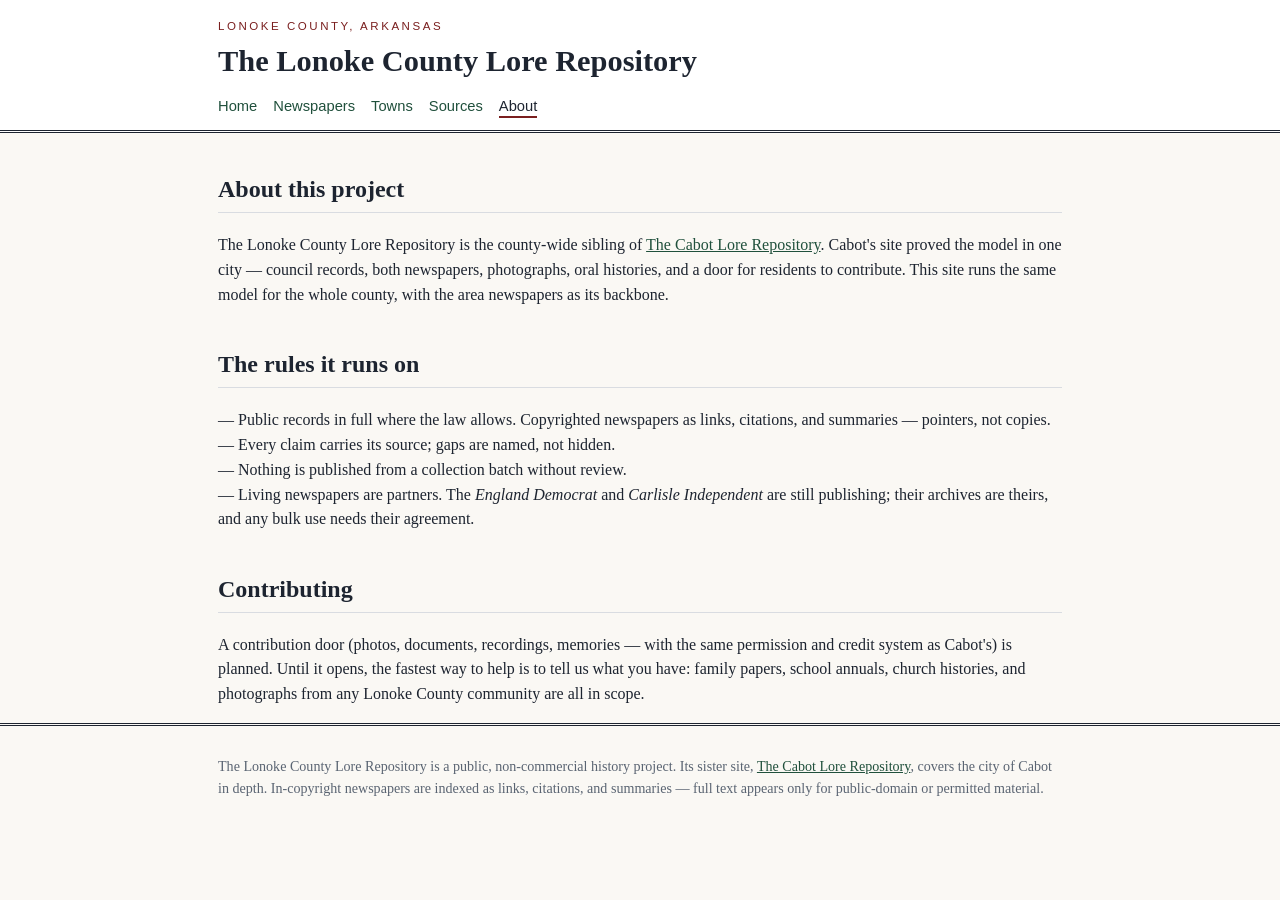
==== about.html @ 7731917a "Launch The Lonoke County Lore Repository starter site (Home, Newspapers, Towns, Sources, About)" ====
<!DOCTYPE html>
<html lang="en">
<head>
<meta charset="utf-8">
<meta name="viewport" content="width=device-width, initial-scale=1">
<title>About · The Lonoke County Lore Repository</title>
<meta name="description" content="About The Lonoke County Lore Repository — the county-wide sibling of The Cabot Lore Repository, its rules, and how to contribute.">
<link rel="stylesheet" href="assets/style.css">
</head>
<body>
<header><div class="wrap">
<p class="kicker">Lonoke County, Arkansas</p>
<h1><a href="index.html">The Lonoke County Lore Repository</a></h1>
<nav><a href="index.html">Home</a><a href="newspapers.html">Newspapers</a><a href="towns.html">Towns</a><a href="sources.html">Sources</a><a href="about.html" class="on">About</a></nav>
</div></header>
<main class="wrap">

<h2>About this project</h2>
<p>The Lonoke County Lore Repository is the county-wide sibling of
<a href="https://cabotlore.org/">The Cabot Lore Repository</a>. Cabot's site proved the model
in one city — council records, both newspapers, photographs, oral histories, and a door for
residents to contribute. This site runs the same model for the whole county, with the area
newspapers as its backbone.</p>
<h2>The rules it runs on</h2>
<p>— Public records in full where the law allows. Copyrighted newspapers as links, citations,
and summaries — pointers, not copies.<br>
— Every claim carries its source; gaps are named, not hidden.<br>
— Nothing is published from a collection batch without review.<br>
— Living newspapers are partners. The <em>England Democrat</em> and <em>Carlisle Independent</em>
are still publishing; their archives are theirs, and any bulk use needs their agreement.</p>
<h2>Contributing</h2>
<p>A contribution door (photos, documents, recordings, memories — with the same permission
and credit system as Cabot's) is planned. Until it opens, the fastest way to help is to tell
us what you have: family papers, school annuals, church histories, and photographs from any
Lonoke County community are all in scope.</p>

</main>
<footer><div class="wrap">
<p class="small">The Lonoke County Lore Repository is a public, non-commercial history project.
Its sister site, <a href="https://cabotlore.org/">The Cabot Lore Repository</a>, covers the city of Cabot in depth.
In-copyright newspapers are indexed as links, citations, and summaries — full text appears only for
public-domain or permitted material.</p>
</div></footer>
</body>
</html>
---- assets/style.css ----
:root {
  --ink: #1d2430; --muted: #5a6472; --accent: #7a1f1f; --accent2: #20503c;
  --line: #d9dce1; --bg: #faf8f4; --card: #ffffff;
}
* { box-sizing: border-box; }
body { margin: 0; font-family: Georgia, 'Times New Roman', serif; color: var(--ink); background: var(--bg); line-height: 1.55; }
.wrap { max-width: 880px; margin: 0 auto; padding: 0 18px; }
header { background: var(--card); border-bottom: 3px double var(--ink); padding: 18px 0 12px; }
header .kicker { margin: 0; text-transform: uppercase; letter-spacing: 0.22em; font-size: 0.72rem; color: var(--accent); font-family: Helvetica, Arial, sans-serif; }
header h1 { margin: 2px 0 10px; font-size: 1.9rem; }
header h1 a { color: var(--ink); text-decoration: none; }
nav { font-family: Helvetica, Arial, sans-serif; font-size: 0.92rem; }
nav a { color: var(--accent2); text-decoration: none; margin-right: 16px; padding-bottom: 2px; }
nav a:hover { text-decoration: underline; }
nav a.on { border-bottom: 2px solid var(--accent); color: var(--ink); }
main { padding: 22px 18px 40px; }
h2 { margin-top: 1.6em; border-bottom: 1px solid var(--line); padding-bottom: 4px; }
a { color: var(--accent2); }
.cards { display: grid; grid-template-columns: repeat(auto-fit, minmax(240px, 1fr)); gap: 14px; margin: 18px 0; }
.card { background: var(--card); border: 1px solid var(--line); border-radius: 6px; padding: 14px 16px; }
.card h3 { margin: 0 0 6px; font-size: 1.05rem; }
.card p { margin: 0; color: var(--muted); font-size: 0.95rem; }
table { border-collapse: collapse; width: 100%; margin: 14px 0; font-size: 0.95rem; }
th, td { border: 1px solid var(--line); padding: 7px 9px; text-align: left; vertical-align: top; }
th { background: #f1eee7; }
.tag { display: inline-block; font-family: Helvetica, Arial, sans-serif; font-size: 0.72rem; letter-spacing: 0.06em; text-transform: uppercase; border: 1px solid var(--line); border-radius: 3px; padding: 1px 6px; color: var(--muted); }
.small { font-size: 0.88rem; color: var(--muted); }
footer { border-top: 3px double var(--ink); padding: 16px 0 28px; margin-top: 10px; }
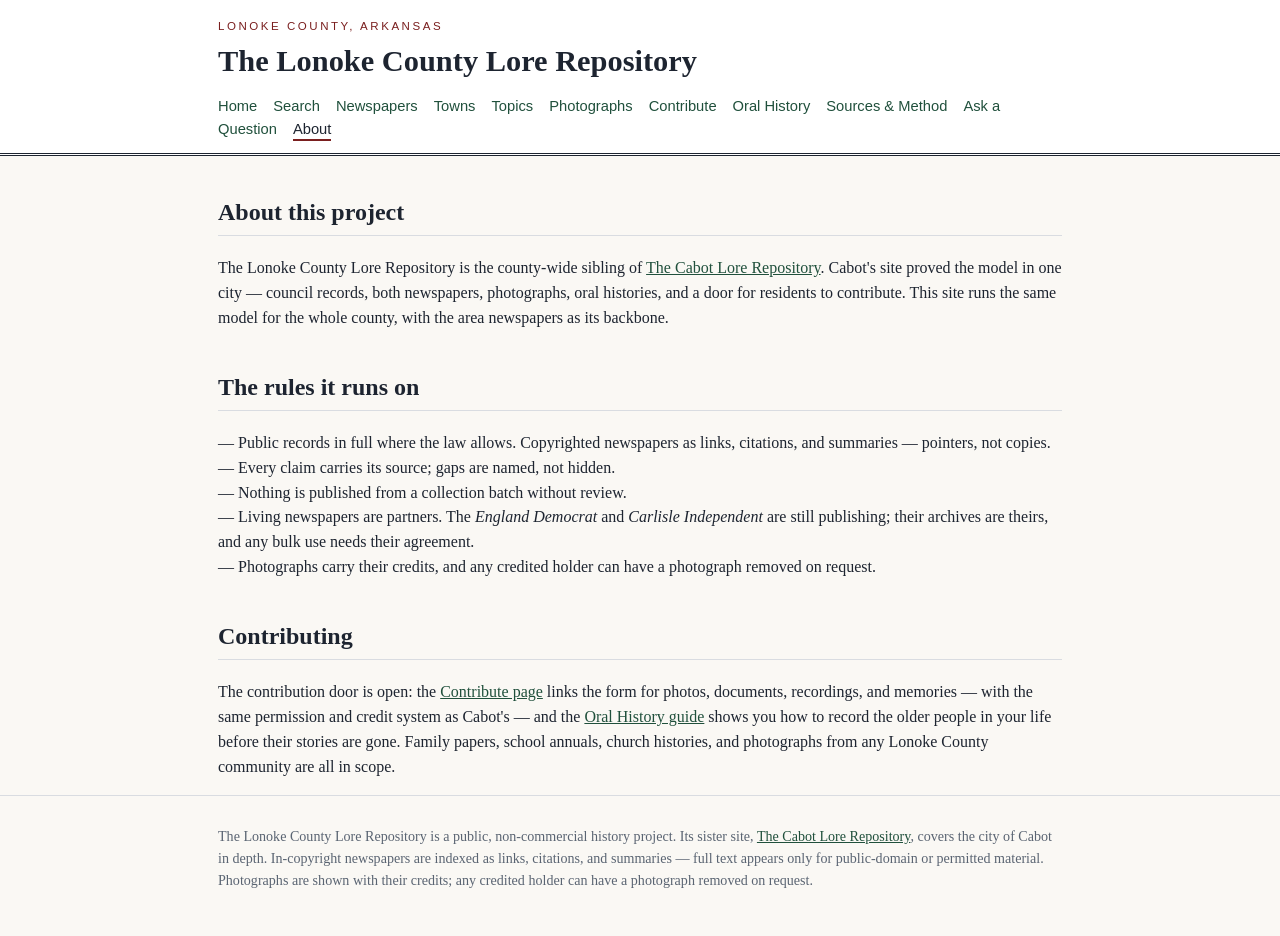
==== commit 2eb056fa: "Lonoke County Lore v2: Cabot-parity features — Search, Topics, Photographs (178), Contribute + Googl" ====
--- a/about.html
+++ b/about.html
@@ -5,13 +5,22 @@
 <meta name="viewport" content="width=device-width, initial-scale=1">
 <title>About · The Lonoke County Lore Repository</title>
 <meta name="description" content="About The Lonoke County Lore Repository — the county-wide sibling of The Cabot Lore Repository, its rules, and how to contribute.">
+<link rel="canonical" href="https://hirammcknoxt.github.io/lonoke-county-history/about.html">
+<meta property="og:type" content="website">
+<meta property="og:site_name" content="The Lonoke County Lore Repository">
+<meta property="og:title" content="About · The Lonoke County Lore Repository">
+<meta property="og:description" content="About The Lonoke County Lore Repository — the county-wide sibling of The Cabot Lore Repository, its rules, and how to contribute.">
+<meta property="og:url" content="https://hirammcknoxt.github.io/lonoke-county-history/about.html">
+<meta name="twitter:card" content="summary">
+<meta name="twitter:title" content="About · The Lonoke County Lore Repository">
+<meta name="twitter:description" content="About The Lonoke County Lore Repository — the county-wide sibling of The Cabot Lore Repository, its rules, and how to contribute.">
 <link rel="stylesheet" href="assets/style.css">
 </head>
 <body>
 <header><div class="wrap">
 <p class="kicker">Lonoke County, Arkansas</p>
 <h1><a href="index.html">The Lonoke County Lore Repository</a></h1>
-<nav><a href="index.html">Home</a><a href="newspapers.html">Newspapers</a><a href="towns.html">Towns</a><a href="sources.html">Sources</a><a href="about.html" class="on">About</a></nav>
+<nav><a href="index.html">Home</a><a href="search.html">Search</a><a href="newspapers.html">Newspapers</a><a href="towns.html">Towns</a><a href="topics.html">Topics</a><a href="photos.html">Photographs</a><a href="contribute.html">Contribute</a><a href="oral-history.html">Oral History</a><a href="sources.html">Sources &amp; Method</a><a href="ask.html">Ask a Question</a><a href="about.html" class="on">About</a></nav>
 </div></header>
 <main class="wrap">
 
@@ -27,19 +36,22 @@
 — Every claim carries its source; gaps are named, not hidden.<br>
 — Nothing is published from a collection batch without review.<br>
 — Living newspapers are partners. The <em>England Democrat</em> and <em>Carlisle Independent</em>
-are still publishing; their archives are theirs, and any bulk use needs their agreement.</p>
+are still publishing; their archives are theirs, and any bulk use needs their agreement.<br>
+— Photographs carry their credits, and any credited holder can have a photograph removed on request.</p>
 <h2>Contributing</h2>
-<p>A contribution door (photos, documents, recordings, memories — with the same permission
-and credit system as Cabot's) is planned. Until it opens, the fastest way to help is to tell
-us what you have: family papers, school annuals, church histories, and photographs from any
-Lonoke County community are all in scope.</p>
+<p>The contribution door is open: the <a href="contribute.html">Contribute page</a> links the
+form for photos, documents, recordings, and memories — with the same permission and credit
+system as Cabot's — and the <a href="oral-history.html">Oral History guide</a> shows you how to
+record the older people in your life before their stories are gone. Family papers, school
+annuals, church histories, and photographs from any Lonoke County community are all in scope.</p>
 
 </main>
 <footer><div class="wrap">
 <p class="small">The Lonoke County Lore Repository is a public, non-commercial history project.
 Its sister site, <a href="https://cabotlore.org/">The Cabot Lore Repository</a>, covers the city of Cabot in depth.
 In-copyright newspapers are indexed as links, citations, and summaries — full text appears only for
-public-domain or permitted material.</p>
+public-domain or permitted material. Photographs are shown with their credits; any credited holder
+can have a photograph removed on request.</p>
 </div></footer>
 </body>
 </html>
--- a/assets/style.css
+++ b/assets/style.css
@@ -1,29 +1,101 @@
-
 :root {
-  --ink: #1d2430; --muted: #5a6472; --accent: #7a1f1f; --accent2: #20503c;
-  --line: #d9dce1; --bg: #faf8f4; --card: #ffffff;
+  --ink: #1d2430;
+  --muted: #5a6472;
+  --accent: #7a1f1f;
+  --accent2: #20503c;
+  --line: #d9dce1;
+  --bg: #faf8f4;
+  --card: #ffffff;
 }
 * { box-sizing: border-box; }
-body { margin: 0; font-family: Georgia, 'Times New Roman', serif; color: var(--ink); background: var(--bg); line-height: 1.55; }
+body {
+  margin: 0;
+  font-family: Georgia, 'Times New Roman', serif;
+  color: var(--ink);
+  background: var(--bg);
+  line-height: 1.55;
+}
 .wrap { max-width: 880px; margin: 0 auto; padding: 0 18px; }
-header { background: var(--card); border-bottom: 3px double var(--ink); padding: 18px 0 12px; }
-header .kicker { margin: 0; text-transform: uppercase; letter-spacing: 0.22em; font-size: 0.72rem; color: var(--accent); font-family: Helvetica, Arial, sans-serif; }
+header {
+  background: var(--card);
+  border-bottom: 3px double var(--ink);
+  padding: 18px 0 12px;
+}
+header .kicker {
+  margin: 0;
+  text-transform: uppercase;
+  letter-spacing: 0.22em;
+  font-size: 0.72rem;
+  color: var(--accent);
+  font-family: Helvetica, Arial, sans-serif;
+}
 header h1 { margin: 2px 0 10px; font-size: 1.9rem; }
 header h1 a { color: var(--ink); text-decoration: none; }
 nav { font-family: Helvetica, Arial, sans-serif; font-size: 0.92rem; }
-nav a { color: var(--accent2); text-decoration: none; margin-right: 16px; padding-bottom: 2px; }
+nav a {
+  color: var(--accent2);
+  text-decoration: none;
+  margin-right: 16px;
+  padding-bottom: 2px;
+}
 nav a:hover { text-decoration: underline; }
 nav a.on { border-bottom: 2px solid var(--accent); color: var(--ink); }
 main { padding: 22px 18px 40px; }
 h2 { margin-top: 1.6em; border-bottom: 1px solid var(--line); padding-bottom: 4px; }
 a { color: var(--accent2); }
+.note { color: var(--muted); font-size: 0.92rem; }
+.button {
+  display: inline-block;
+  background: var(--accent);
+  color: #fff !important;
+  padding: 9px 18px;
+  border-radius: 4px;
+  text-decoration: none;
+  font-family: Helvetica, Arial, sans-serif;
+}
+.tablewrap { overflow-x: auto; }
+table { border-collapse: collapse; width: 100%; font-size: 0.9rem; margin: 12px 0; }
+th, td { border: 1px solid var(--line); padding: 6px 8px; text-align: left; vertical-align: top; }
+th { background: #f0ece3; font-family: Helvetica, Arial, sans-serif; font-size: 0.82rem; }
+blockquote { border-left: 3px solid var(--accent); margin: 12px 0; padding: 2px 12px; color: var(--muted); }
+footer { border-top: 1px solid var(--line); color: var(--muted); font-size: 0.88rem; padding: 16px 0 30px; }
+
+/* search */
+#searchform { display: flex; gap: 8px; margin: 14px 0; }
+#searchform input[type="search"] {
+  flex: 1; padding: 10px 12px; font-size: 1rem; border: 1px solid var(--muted);
+  border-radius: 4px; font-family: inherit;
+}
+#searchform button {
+  padding: 10px 20px; font-size: 1rem; background: var(--accent2); color: #fff;
+  border: 0; border-radius: 4px; cursor: pointer; font-family: Helvetica, Arial, sans-serif;
+}
+.filters { display: flex; flex-wrap: wrap; gap: 14px; align-items: flex-end; font-family: Helvetica, Arial, sans-serif; font-size: 0.88rem; }
+.filters fieldset { border: 1px solid var(--line); border-radius: 4px; }
+.filters label { margin-right: 10px; }
+.result {
+  background: var(--card); border: 1px solid var(--line); border-radius: 6px;
+  padding: 12px 14px; margin: 12px 0;
+}
+.result h3 { margin: 0 0 4px; font-size: 1.02rem; }
+.result .meta { color: var(--muted); font-size: 0.82rem; font-family: Helvetica, Arial, sans-serif; margin: 0 0 6px; }
+.result p { margin: 4px 0; font-size: 0.94rem; }
+mark { background: #ffe98a; padding: 0 1px; }
+.tag {
+  display: inline-block; background: #efe9dc; border-radius: 3px; padding: 0 6px;
+  font-size: 0.75rem; margin-right: 6px; font-family: Helvetica, Arial, sans-serif;
+}
+
+figure.photo { margin: 1.4em 0; }
+figure.photo img { max-width: 100%; height: auto; display: block; border: 1px solid #bbb; }
+figure.photo figcaption { font-size: 0.85em; color: #555; margin-top: 0.45em; line-height: 1.45; }
+
 .cards { display: grid; grid-template-columns: repeat(auto-fit, minmax(240px, 1fr)); gap: 14px; margin: 18px 0; }
 .card { background: var(--card); border: 1px solid var(--line); border-radius: 6px; padding: 14px 16px; }
 .card h3 { margin: 0 0 6px; font-size: 1.05rem; }
 .card p { margin: 0; color: var(--muted); font-size: 0.95rem; }
-table { border-collapse: collapse; width: 100%; margin: 14px 0; font-size: 0.95rem; }
-th, td { border: 1px solid var(--line); padding: 7px 9px; text-align: left; vertical-align: top; }
-th { background: #f1eee7; }
-.tag { display: inline-block; font-family: Helvetica, Arial, sans-serif; font-size: 0.72rem; letter-spacing: 0.06em; text-transform: uppercase; border: 1px solid var(--line); border-radius: 3px; padding: 1px 6px; color: var(--muted); }
 .small { font-size: 0.88rem; color: var(--muted); }
-footer { border-top: 3px double var(--ink); padding: 16px 0 28px; margin-top: 10px; }
+figure.hero { margin: 0 0 1.2em; }
+figure.hero img { width: 100%; height: auto; display: block; border: 1px solid #bbb; }
+.gallery { display: grid; grid-template-columns: repeat(auto-fill, minmax(260px, 1fr)); gap: 16px; margin: 14px 0 8px; }
+.gallery figure.photo { margin: 0; }
